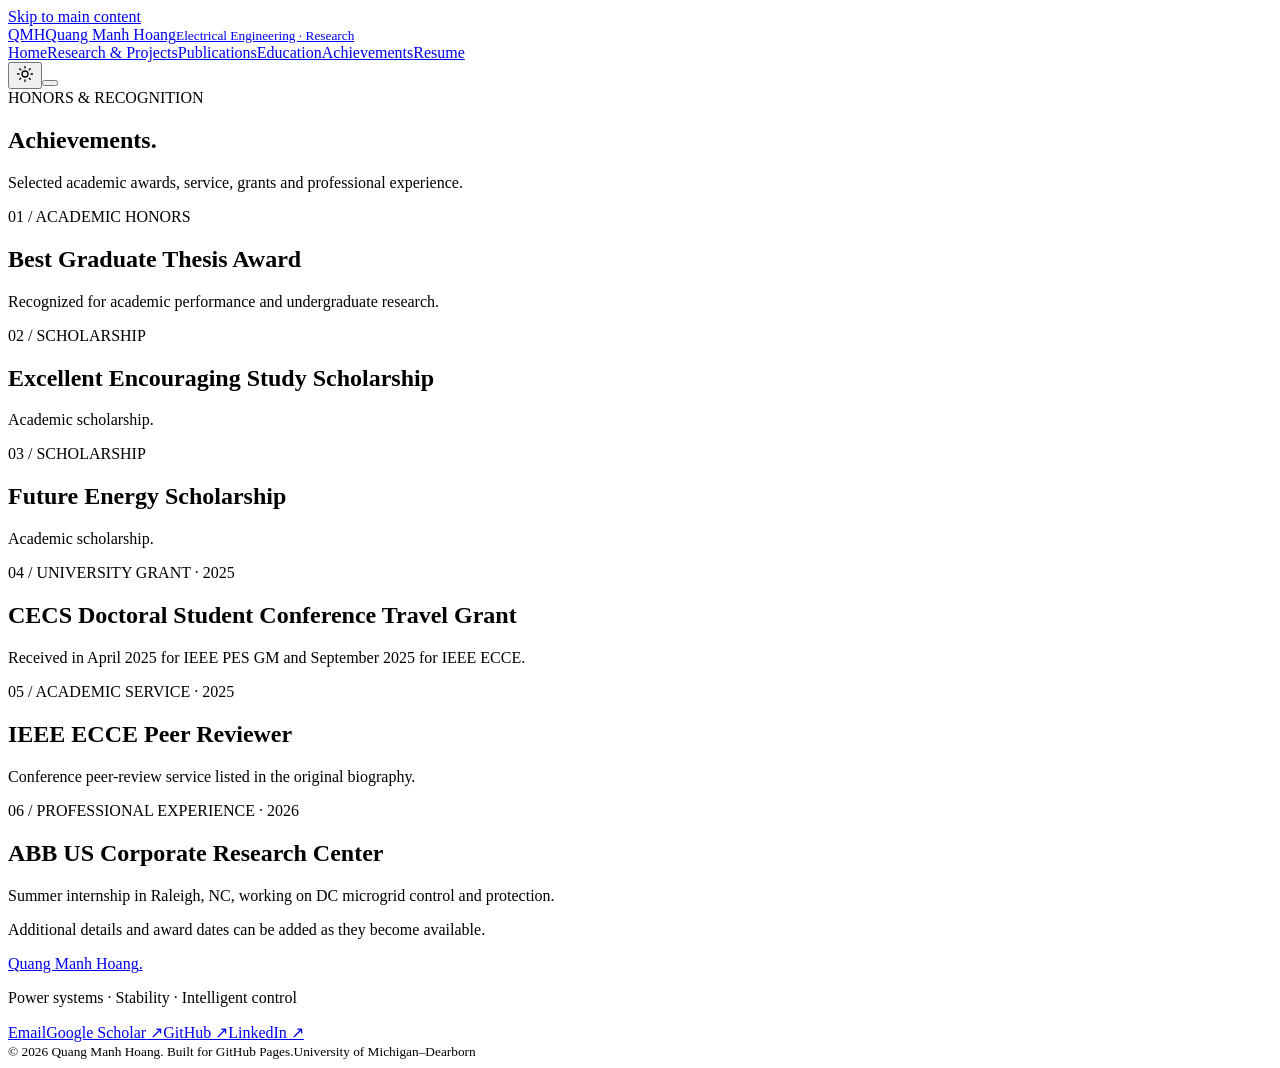
==== achievements.html @ 5bfbdf4f "Add achievements.html academic website page" ====
<!doctype html>
<html lang="en"><head>
<meta charset="utf-8"><meta name="viewport" content="width=device-width,initial-scale=1">
<meta name="theme-color" content="#faf9f6"><meta name="description" content="Selected academic awards, grants, and engineering experience of Quang Manh Hoang.">
<meta property="og:type" content="website"><meta property="og:title" content="Achievements | Quang Manh Hoang"><meta property="og:description" content="Selected academic awards, grants, and engineering experience of Quang Manh Hoang."><meta property="og:url" content="https://manhqhumich12.github.io/achievements.html">
<title>Achievements | Quang Manh Hoang</title>
<link rel="canonical" href="https://manhqhumich12.github.io/achievements.html">
<link rel="icon" type="image/svg+xml" href="assets/favicon.svg"><link rel="stylesheet" href="styles.css"><script src="script.js" defer></script>
</head><body>
<a class="skip-link" href="#main">Skip to main content</a>
<header class="site-header"><div class="container nav-shell">
<a class="brand" href="index.html" aria-label="Quang Manh Hoang, Home"><span class="brand-symbol">QM<span>H</span></span><span class="brand-name">Quang Manh Hoang<small>Electrical Engineering · Research</small></span></a>
<nav class="nav" id="nav" aria-label="Main navigation"><a href="index.html">Home</a><a href="research.html">Research & Projects</a><a href="publications.html">Publications</a><a href="education.html">Education</a><a href="achievements.html" aria-current="page">Achievements</a><a href="resume.html">Resume</a></nav>
<div class="nav-controls"><button id="theme-toggle" class="theme-toggle" type="button" aria-label="Switch color theme" title="Switch color theme"><svg viewBox="0 0 24 24" width="18" height="18" fill="none" stroke="currentColor" stroke-width="1.7" stroke-linecap="round" stroke-linejoin="round" aria-hidden="true"><circle cx="12" cy="12" r="4"/><path d="M12 2v2m0 16v2M4.93 4.93l1.41 1.41m11.32 11.32 1.41 1.41M2 12h2m16 0h2M4.93 19.07l1.41-1.41M17.66 6.34l1.41-1.41"/></svg></button><button id="nav-toggle" class="nav-toggle" type="button" aria-expanded="false" aria-controls="nav" aria-label="Open navigation"><span></span><span></span><span></span></button></div>
</div></header>
<main id="main"><section class="page-intro"><div class="container"><div class="eyebrow"><span></span>HONORS & RECOGNITION</div><h1>Achievements<span class="accent">.</span></h1><p>Selected academic awards, service, grants and professional experience.</p></div></section><section class="content-section"><div class="container"><div class="honors-grid">
<article class="honor-card"><span class="honor-number">01 / ACADEMIC HONORS</span><h2>Best Graduate Thesis Award</h2><p>Recognized for academic performance and undergraduate research.</p></article>
<article class="honor-card"><span class="honor-number">02 / SCHOLARSHIP</span><h2>Excellent Encouraging Study Scholarship</h2><p>Academic scholarship.</p></article>
<article class="honor-card"><span class="honor-number">03 / SCHOLARSHIP</span><h2>Future Energy Scholarship</h2><p>Academic scholarship.</p></article>
<article class="honor-card"><span class="honor-number">04 / UNIVERSITY GRANT · 2025</span><h2>CECS Doctoral Student Conference Travel Grant</h2><p>Received in April 2025 for IEEE PES GM and September 2025 for IEEE ECCE.</p></article>
<article class="honor-card"><span class="honor-number">05 / ACADEMIC SERVICE · 2025</span><h2>IEEE ECCE Peer Reviewer</h2><p>Conference peer-review service listed in the original biography.</p></article>
<article class="honor-card"><span class="honor-number">06 / PROFESSIONAL EXPERIENCE · 2026</span><h2>ABB US Corporate Research Center</h2><p>Summer internship in Raleigh, NC, working on DC microgrid control and protection.</p></article>
</div><p class="editorial-note">Additional details and award dates can be added as they become available.</p></div></section></main>
<footer class="footer"><div class="container footer-main"><div><a class="footer-brand" href="index.html">Quang Manh Hoang<span class="accent">.</span></a><p>Power systems · Stability · Intelligent control</p></div><div class="footer-links"><a href="mailto:manhhq@umich.edu">Email</a><a class="footer-link" href="https://scholar.google.com/citations?hl=en&amp;user=gUNAoe0AAAAJ" target="_blank" rel="noopener noreferrer">Google Scholar<span aria-hidden="true"> ↗</span></a><a class="footer-link" href="https://github.com/ManhqhUMich12" target="_blank" rel="noopener noreferrer">GitHub<span aria-hidden="true"> ↗</span></a><a class="footer-link" href="https://www.linkedin.com/in/manhhg12/" target="_blank" rel="noopener noreferrer">LinkedIn<span aria-hidden="true"> ↗</span></a></div></div><div class="container footer-bottom"><small>© <span id="year">2026</span> Quang Manh Hoang. Built for GitHub Pages.</small><small>University of Michigan–Dearborn</small></div></footer>
</body></html>
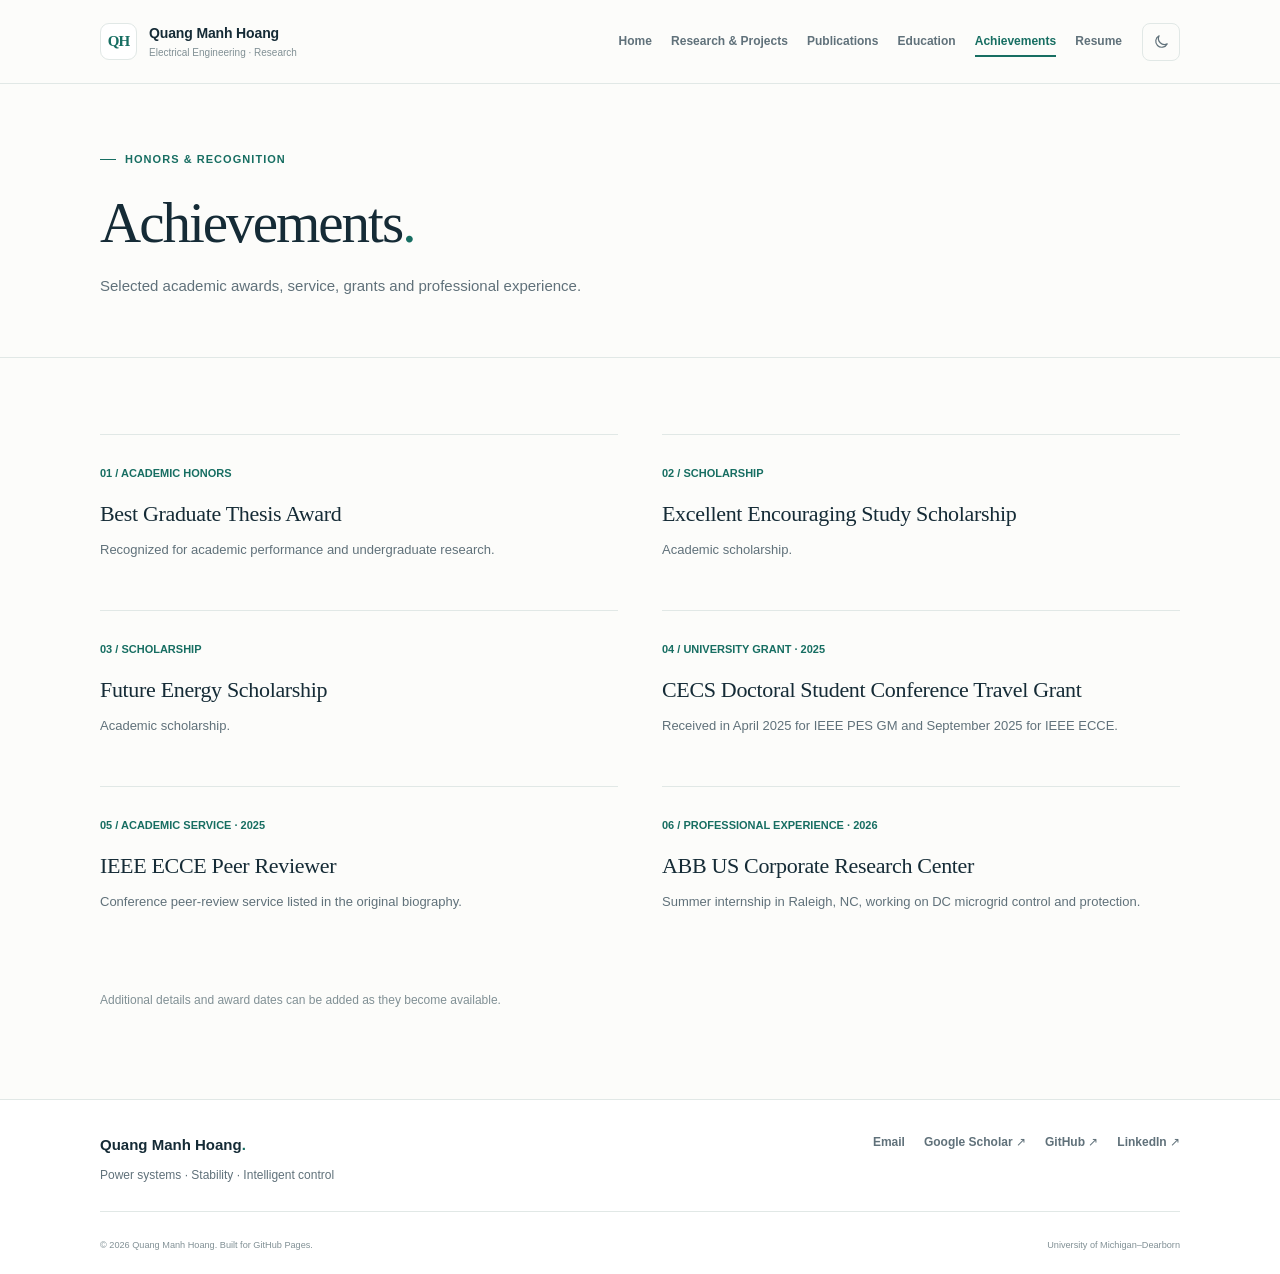
==== commit fbf1cb76: "Redesign academic website with clean Modern Academic light theme" ====
--- a/achievements.html
+++ b/achievements.html
@@ -1,7 +1,7 @@
 <!doctype html>
 <html lang="en"><head>
 <meta charset="utf-8"><meta name="viewport" content="width=device-width,initial-scale=1">
-<meta name="theme-color" content="#faf9f6"><meta name="description" content="Selected academic awards, grants, and engineering experience of Quang Manh Hoang.">
+<meta name="theme-color" content="#fcfcfa"><meta name="description" content="Selected academic awards, grants, and engineering experience of Quang Manh Hoang.">
 <meta property="og:type" content="website"><meta property="og:title" content="Achievements | Quang Manh Hoang"><meta property="og:description" content="Selected academic awards, grants, and engineering experience of Quang Manh Hoang."><meta property="og:url" content="https://manhqhumich12.github.io/achievements.html">
 <title>Achievements | Quang Manh Hoang</title>
 <link rel="canonical" href="https://manhqhumich12.github.io/achievements.html">
@@ -9,9 +9,9 @@
 </head><body>
 <a class="skip-link" href="#main">Skip to main content</a>
 <header class="site-header"><div class="container nav-shell">
-<a class="brand" href="index.html" aria-label="Quang Manh Hoang, Home"><span class="brand-symbol">QM<span>H</span></span><span class="brand-name">Quang Manh Hoang<small>Electrical Engineering · Research</small></span></a>
+<a class="brand" href="index.html" aria-label="Quang Manh Hoang, Home"><span class="brand-symbol" aria-hidden="true">QH</span><span class="brand-name">Quang Manh Hoang<small>Electrical Engineering · Research</small></span></a>
 <nav class="nav" id="nav" aria-label="Main navigation"><a href="index.html">Home</a><a href="research.html">Research & Projects</a><a href="publications.html">Publications</a><a href="education.html">Education</a><a href="achievements.html" aria-current="page">Achievements</a><a href="resume.html">Resume</a></nav>
-<div class="nav-controls"><button id="theme-toggle" class="theme-toggle" type="button" aria-label="Switch color theme" title="Switch color theme"><svg viewBox="0 0 24 24" width="18" height="18" fill="none" stroke="currentColor" stroke-width="1.7" stroke-linecap="round" stroke-linejoin="round" aria-hidden="true"><circle cx="12" cy="12" r="4"/><path d="M12 2v2m0 16v2M4.93 4.93l1.41 1.41m11.32 11.32 1.41 1.41M2 12h2m16 0h2M4.93 19.07l1.41-1.41M17.66 6.34l1.41-1.41"/></svg></button><button id="nav-toggle" class="nav-toggle" type="button" aria-expanded="false" aria-controls="nav" aria-label="Open navigation"><span></span><span></span><span></span></button></div>
+<div class="nav-controls"><button id="theme-toggle" class="theme-toggle" type="button" aria-label="Switch to dark mode" title="Switch to dark mode"><svg viewBox="0 0 24 24" width="18" height="18" fill="none" stroke="currentColor" stroke-width="1.7" stroke-linecap="round" stroke-linejoin="round" aria-hidden="true"><path d="M20 15.4A8.5 8.5 0 0 1 8.6 4a8.5 8.5 0 1 0 11.4 11.4Z"/></svg></button><button id="nav-toggle" class="nav-toggle" type="button" aria-expanded="false" aria-controls="nav" aria-label="Open navigation"><span></span><span></span><span></span></button></div>
 </div></header>
 <main id="main"><section class="page-intro"><div class="container"><div class="eyebrow"><span></span>HONORS & RECOGNITION</div><h1>Achievements<span class="accent">.</span></h1><p>Selected academic awards, service, grants and professional experience.</p></div></section><section class="content-section"><div class="container"><div class="honors-grid">
 <article class="honor-card"><span class="honor-number">01 / ACADEMIC HONORS</span><h2>Best Graduate Thesis Award</h2><p>Recognized for academic performance and undergraduate research.</p></article>
--- a/styles.css
+++ b/styles.css
@@ -0,0 +1,289 @@
+/* Quang Manh Hoang — Modern Academic v3
+   Editorial, content-first visual language. System fonts; no third-party build. */
+:root {
+  --bg: #fcfcfa;
+  --paper: #ffffff;
+  --soft: #f6f8f7;
+  --ink: #22313a;
+  --heading: #152b36;
+  --muted: #60717a;
+  --quiet: #819095;
+  --line: #e1e8e6;
+  --accent: #176e62;
+  --accent-light: #eef5f2;
+  --button: #193b44;
+  --button-text: #ffffff;
+  --serif: Georgia, 'Times New Roman', serif;
+  --sans: -apple-system, BlinkMacSystemFont, 'Segoe UI', Helvetica, Arial, sans-serif;
+  color-scheme: light;
+}
+:root[data-theme="dark"] {
+  --bg: #14212a;
+  --paper: #1b2b34;
+  --soft: #202f36;
+  --ink: #d8e3e5;
+  --heading: #f4f7f4;
+  --muted: #aabdc2;
+  --quiet: #8ea3a9;
+  --line: #34454d;
+  --accent: #8ad0bb;
+  --accent-light: #263f40;
+  --button: #bfe8dc;
+  --button-text: #1d343b;
+  color-scheme: dark;
+}
+* { box-sizing: border-box; }
+html { scroll-behavior: smooth; }
+body { margin: 0; background: var(--bg); color: var(--ink); font: 15px/1.78 var(--sans); -webkit-font-smoothing: antialiased; }
+button { font: inherit; cursor: pointer; }
+a { color: inherit; text-decoration: none; }
+a:hover { color: var(--accent); }
+a:focus-visible, button:focus-visible { outline: 2px solid var(--accent); outline-offset: 4px; }
+img, svg { max-width: 100%; }
+img { display: block; }
+h1, h2, h3, p { margin-top: 0; }
+h1, h2, h3 { color: var(--heading); }
+p { color: var(--muted); }
+.container { width: min(1080px, calc(100% - 72px)); margin-inline: auto; }
+.accent { color: var(--accent); }
+em { font-family: var(--serif); font-weight: 400; font-style: italic; color: inherit; }
+.skip-link { position: fixed; top: -100px; left: 12px; padding: 10px 16px; z-index: 999; background: var(--paper); color: var(--heading); border: 1px solid var(--accent); }
+.skip-link:focus { top: 10px; }
+
+/* Navigation — calm, readable, and deliberately unbranded in the corporate sense. */
+.site-header { position: sticky; top: 0; z-index: 40; background: var(--bg); border-bottom: 1px solid var(--line); }
+.nav-shell { min-height: 83px; display: flex; align-items: center; gap: 20px; }
+.brand { display: flex; gap: 12px; align-items: center; flex-shrink: 0; margin-right: auto; }
+.brand-symbol { height: 37px; width: 37px; flex: 0 0 37px; border: 1px solid var(--line); border-radius: 9px; display: grid; place-items: center; font-family: var(--serif); font-size: 15px; font-weight: 700; line-height: 1; color: var(--accent); background: var(--paper); letter-spacing: -.06em; }
+.brand-name { display: block; color: var(--heading); font-size: 14px; font-weight: 700; letter-spacing: -.01em; white-space: nowrap; line-height: 1.32; }
+.brand-name small { display: block; color: var(--quiet); margin-top: 4px; font-size: 10px; font-weight: 500; letter-spacing: 0; }
+.nav { display: flex; align-items: center; gap: clamp(11px, 1.5vw, 23px); }
+.nav a { position: relative; white-space: nowrap; font-size: 12px; font-weight: 560; color: var(--muted); padding: 12px 0; }
+.nav a[aria-current="page"], .nav a:hover { color: var(--accent); }
+.nav a[aria-current="page"]::after { position: absolute; content: ''; height: 2px; left: 0; right: 0; bottom: 7px; background: var(--accent); }
+.nav-controls { display: flex; align-items: center; gap: 8px; }
+.theme-toggle, .nav-toggle { border: 1px solid var(--line); border-radius: 8px; width: 38px; height: 38px; color: var(--muted); background: transparent; display: grid; place-items: center; }
+.theme-toggle:hover, .nav-toggle:hover { border-color: var(--accent); color: var(--accent); }
+.theme-toggle svg { width: 17px; height: 17px; }
+.nav-toggle { display: none; }
+.nav-toggle span { display: block; width: 17px; height: 1.5px; background: currentColor; margin: 2px 0; }
+
+/* Home — reduce the hierarchy to name, position, work, portrait. */
+.hero { padding: 76px 0 72px; }
+.hero-grid { display: grid; grid-template-columns: minmax(0, 1.3fr) minmax(0, .72fr); align-items: center; gap: clamp(50px, 8vw, 112px); }
+.hero-copy { max-width: 635px; }
+.hero-copy > .eyebrow { display: none; }
+.university-line { display: flex; align-items: center; gap: 10px; margin-bottom: 24px; color: var(--accent); font-size: 12px; font-weight: 620; letter-spacing: .015em; }
+.tiny-seal { display: grid; place-items: center; width: 27px; height: 27px; border-radius: 4px; color: #173d5f; background: #ffcb45; font: 700 17px/1 var(--serif); }
+.hero h1 { margin-bottom: 14px; font: 400 clamp(47px, 5.1vw, 69px)/1.13 var(--serif); letter-spacing: -.038em; }
+.hero h1 em { font-style: normal; color: var(--heading); }
+.hero h1 em span { color: var(--accent); }
+.role-title { margin-bottom: 24px; font-size: 13px; color: var(--accent); font-weight: 650; letter-spacing: 0; text-transform: none; }
+.hero-lead { font-size: clamp(17px, 1.9vw, 21px); line-height: 1.55; color: var(--heading); font-weight: 430; letter-spacing: -.015em; max-width: 585px; margin-bottom: 13px; }
+.hero-lead strong { font-weight: 700; }
+.hero-summary { font-size: 14px; line-height: 1.85; max-width: 570px; margin-bottom: 29px; }
+.hero-actions, .cv-actions { display: flex; flex-wrap: wrap; align-items: center; gap: 13px; }
+.btn { display: inline-flex; align-items: center; justify-content: center; gap: 15px; min-height: 43px; padding: 10px 17px; border-radius: 6px; border: 1px solid var(--line); font: 650 12px/1.2 var(--sans); transition: background-color .15s, border-color .15s, color .15s; }
+.btn span { font-size: 15px; font-weight: 500; }
+.btn-dark { background: var(--button); color: var(--button-text); border-color: var(--button); }
+.btn-dark:hover { background: var(--accent); color: var(--button-text); border-color: var(--accent); }
+.btn-outline { color: var(--accent); border-color: var(--line); background: transparent; }
+.btn-outline:hover { background: var(--accent-light); border-color: var(--accent); color: var(--accent); }
+.social-row { display: flex; align-items: center; flex-wrap: wrap; gap: 9px 19px; margin-top: 31px; }
+.text-link, .arrow-link { color: var(--accent); font-size: 12px; font-weight: 600; }
+.text-link:hover, .arrow-link:hover { text-decoration: underline; text-underline-offset: 3px; }
+.hero-side { width: 100%; max-width: 340px; justify-self: end; }
+.portrait-shell { height: auto; aspect-ratio: .93; position: relative; border-radius: 4px; overflow: hidden; background: #e6ece9; }
+.portrait-shell img { position: absolute; width: 100%; height: 100%; inset: 0; object-fit: cover; object-position: 50% 35%; filter: saturate(.81); }
+.portrait-graphic { position: absolute; inset: 0; display: flex; flex-direction: column; align-items: center; justify-content: center; gap: 9px; color: #315950; background: #d9e6e0; }
+.portrait-graphic span { font: 400 64px/1 var(--serif); }
+.portrait-graphic small { font: 600 10px/1.6 var(--sans); letter-spacing: .09em; }
+.profile-photo.is-unavailable { display: none; }
+.hero-side-card { display: none; }
+.portrait-caption { margin: 11px 0 0; text-align: right; color: var(--quiet); font-size: 11px; }
+.stripe { background: var(--paper); border-top: 1px solid var(--line); border-bottom: 1px solid var(--line); }
+.stripe-items { padding: 21px 0; display: flex; align-items: center; gap: 12px 24px; flex-wrap: wrap; }
+.stripe-items > span { color: var(--quiet); font-size: 10px; font-weight: 750; text-transform: uppercase; letter-spacing: .08em; margin-right: 10px; }
+.stripe-items strong { position: relative; font-size: 12px; font-weight: 540; color: var(--heading); }
+.stripe-items strong + strong::before { content: '·'; position: absolute; left: -14px; color: #adbab5; }
+
+/* Shared editorial sections. */
+.content-section { padding: 76px 0; }
+.split { display: grid; grid-template-columns: 275px minmax(0, 1fr); gap: clamp(35px, 7vw, 100px); }
+.section-index, .mini-label { color: var(--accent); font-size: 11px; letter-spacing: .065em; font-weight: 720; text-transform: uppercase; }
+.side-heading h2 { font: 400 37px/1.18 var(--serif); letter-spacing: -.025em; margin: 20px 0; }
+.side-heading h2 em { color: var(--heading); }
+.editorial { max-width: 710px; }
+.editorial p { font-size: 14px; line-height: 1.96; margin-bottom: 14px; }
+.editorial p.lead { color: var(--heading); font-size: 17px; line-height: 1.68; font-weight: 560; margin-bottom: 19px; }
+.bio-note { display: flex; flex-wrap: wrap; gap: 8px; align-items: center; border-top: 1px solid var(--line); margin-top: 24px; padding-top: 20px; }
+.bio-note span { display: block; flex: 0 0 100%; font-size: 10px; color: var(--quiet); font-weight: 650; letter-spacing: .07em; }
+.bio-note strong { font-size: 11px; font-weight: 540; border: 1px solid var(--line); border-radius: 4px; padding: 5px 11px; color: var(--muted); }
+.soft-section { background: var(--soft); }
+.section-top { display: grid; grid-template-columns: 275px minmax(0, 1fr); gap: clamp(35px, 7vw, 100px); margin-bottom: 25px; }
+.section-top h2, .contact-grid h2 { font: 400 39px/1.2 var(--serif); letter-spacing: -.025em; margin: 0 0 7px; }
+.section-top p { margin: 0; font-size: 13px; }
+.news-list { margin-left: calc(275px + clamp(35px, 7vw, 100px)); border-top: 1px solid var(--line); }
+.news-list article { display: grid; grid-template-columns: 92px minmax(0, 1fr); gap: 22px; border-bottom: 1px solid var(--line); padding: 19px 0; }
+.news-list time { font: 700 10px/1.7 var(--sans); color: var(--accent); letter-spacing: .04em; padding-top: 2px; }
+.news-list p { font-size: 13px; line-height: 1.75; margin: 0; }
+.news-list strong { color: var(--heading); font-weight: 630; }
+.contact-band { border-top: 1px solid var(--line); }
+.contact-grid { display: flex; justify-content: space-between; gap: 50px; align-items: center; }
+.contact-grid h2 { margin-top: 15px; }
+.contact-grid p { font-size: 13px; }
+.contact-actions { display: flex; flex-direction: column; align-items: flex-start; gap: 13px; min-width: 315px; }
+.contact-actions > span { color: var(--quiet); font-size: 11px; line-height: 1.6; }
+
+/* Interior pages: simple document-like hierarchy. */
+.page-intro { padding: 66px 0 58px; border-bottom: 1px solid var(--line); background: var(--bg); }
+.eyebrow { font-size: 11px; font-weight: 700; color: var(--accent); letter-spacing: .095em; text-transform: uppercase; display: flex; align-items: center; gap: 9px; margin-bottom: 19px; }
+.eyebrow > span { width: 16px; height: 1px; background: var(--accent); }
+.page-intro h1 { font: 400 clamp(39px, 4.65vw, 57px)/1.2 var(--serif); letter-spacing: -.035em; margin: 0 0 15px; }
+.page-intro h1 em { color: var(--heading); }
+.page-intro p { max-width: 690px; font-size: 15px; line-height: 1.8; margin: 0; }
+.research-focus { display: grid; grid-template-columns: 1.15fr .85fr; gap: 70px; align-items: end; padding-bottom: 25px; }
+.research-focus h2 { font: 400 29px/1.34 var(--serif); letter-spacing: -.02em; margin: 14px 0 0; }
+.research-focus p { font-size: 14px; margin: 0; line-height: 1.8; }
+.projects-list { display: block; border-top: 1px solid var(--line); }
+.project-card { border-bottom: 1px solid var(--line); padding: 29px 0; background: transparent; }
+.project-visual { display: none; }
+.project-body { display: grid; grid-template-columns: 196px minmax(0,1fr); column-gap: 33px; row-gap: 10px; padding: 0; }
+.overline-row { grid-column: 1; grid-row: 1 / span 3; display: flex; flex-direction: column; align-items: flex-start; gap: 7px; font-size: 11px; line-height: 1.5; color: var(--accent); font-weight: 600; }
+.overline-row span:last-child { color: var(--quiet); font-weight: 500; }
+.project-body h2 { grid-column: 2; grid-row: 1; font: 520 21px/1.45 var(--sans); letter-spacing: -.02em; margin: 0; max-width: 725px; }
+.project-body > p { grid-column: 2; grid-row: 2; font-size: 13px; line-height: 1.75; max-width: 750px; margin: 0; }
+.project-bottom { grid-column: 2; grid-row: 3; display: flex; justify-content: space-between; align-items: center; flex-wrap: wrap; gap: 10px 20px; margin-top: 7px; }
+.topic-pill { color: var(--quiet); font-size: 11px; font-weight: 600; }
+.arrow-link { font-size: 12px; }
+
+/* Publications. */
+.pub-toolbar { display: flex; align-items: center; justify-content: space-between; gap: 15px; padding-bottom: 18px; border-bottom: 1px solid var(--line); }
+.pub-toolbar > span { font-size: 10px; font-weight: 720; color: var(--quiet); letter-spacing: .09em; }
+.pub-toolbar .btn { min-height: 38px; }
+.publication-category { padding-top: 47px; }
+.category-head { display: flex; align-items: baseline; gap: 17px; margin-bottom: 18px; }
+.category-head > span { color: var(--accent); font-size: 11px; font-weight: 720; }
+.category-head h2 { font: 400 32px/1.3 var(--serif); margin: 0; letter-spacing: -.025em; }
+.category-head small { font-size: 11px; color: var(--quiet); }
+.pub-row { display: grid; grid-template-columns: 100px minmax(0,1fr); gap: 30px; padding: 22px 0; border-top: 1px solid var(--line); }
+.pub-index { font-size: 11px; font-weight: 700; color: var(--accent); padding-top: 3px; }
+.pub-index span { display: block; font-size: 11px; font-weight: 500; color: var(--quiet); margin-top: 4px; }
+.pub-details h3 { font: 620 17px/1.5 var(--sans); letter-spacing: -.01em; margin: 0 0 9px; }
+.pub-authors, .pub-venue { margin: 0 0 5px; font-size: 12px; line-height: 1.7; }
+.pub-venue { font-style: italic; color: var(--ink); margin-bottom: 10px; }
+
+/* Education, achievements and CV. */
+.timeline { max-width: 910px; margin: 0 auto; }
+.timeline-item { display: grid; grid-template-columns: 155px 18px minmax(0,1fr); gap: 20px; min-height: 185px; }
+.timeline-date { font-size: 11px; font-weight: 650; color: var(--accent); padding-top: 5px; }
+.timeline-dot { height: 100%; position: relative; }
+.timeline-dot::before { content: ''; width: 8px; height: 8px; border-radius: 50%; position: absolute; top: 9px; left: 5px; background: var(--accent); }
+.timeline-dot::after { content: ''; position: absolute; top: 26px; left: 8px; height: calc(100% - 28px); width: 1px; background: var(--line); }
+.timeline-item:last-child .timeline-dot::after { display: none; }
+.timeline-body { padding-bottom: 44px; }
+.timeline-body h2 { font: 400 25px/1.35 var(--serif); letter-spacing: -.02em; margin: 1px 0 7px; }
+.timeline-body h3 { font: 650 13px/1.5 var(--sans); color: var(--accent); margin: 0 0 12px; }
+.timeline-body p { font-size: 13px; max-width: 630px; }
+.honors-grid { display: grid; grid-template-columns: repeat(2, minmax(0,1fr)); gap: 0 44px; }
+.honor-card { padding: 24px 0 29px; border-top: 1px solid var(--line); background: transparent; min-height: 176px; }
+.honor-number { color: var(--accent); font-size: 11px; font-weight: 650; }
+.honor-card h2 { font: 400 22px/1.35 var(--serif); letter-spacing: -.015em; margin: 13px 0 11px; }
+.honor-card p { font-size: 13px; line-height: 1.73; margin: 0; }
+.editorial-note { margin-top: 28px; color: var(--quiet); font-size: 12px; }
+.cv-grid { display: grid; grid-template-columns: 1.15fr .85fr; gap: 30px; }
+.cv-card { padding: 33px; border: 1px solid var(--line); background: var(--paper); border-radius: 6px; }
+.cv-icon { color: var(--accent); font-size: 30px; margin-bottom: 30px; }
+.cv-card h2 { font: 400 35px/1.2 var(--serif); margin: 15px 0; }
+.cv-card p { font-size: 14px; max-width: 470px; }
+.cv-actions { margin-top: 25px; }
+.cv-details { border: 1px solid var(--line); border-radius: 6px; background: var(--soft); padding: 33px; }
+.cv-details h3 { font-size: 14px; font-weight: 650; margin: 0 0 9px; }
+.cv-details p, .cv-details ul { font-size: 12px; line-height: 1.8; }
+.cv-details ul { margin: 0 0 21px; padding-left: 19px; color: var(--muted); }
+.stack-links { display: flex; gap: 12px; flex-wrap: wrap; }
+
+/* Footer: a single quiet endnote. */
+.footer { border-top: 1px solid var(--line); background: var(--paper); padding: 32px 0 20px; }
+.footer-main { display: flex; justify-content: space-between; align-items: start; gap: 35px; }
+.footer-brand { font: 600 15px/1.4 var(--sans); color: var(--heading); }
+.footer-main p { font-size: 12px; margin: 6px 0 0; }
+.footer-links { display: flex; flex-wrap: wrap; align-items: center; gap: 10px 19px; }
+.footer-links a { color: var(--muted); font-size: 12px; font-weight: 560; }
+.footer-links a:hover { color: var(--accent); }
+.footer-bottom { display: flex; justify-content: space-between; gap: 12px; padding-top: 25px; margin-top: 25px; border-top: 1px solid var(--line); color: var(--quiet); font-size: 11px; }
+
+@media (max-width: 1110px) {
+  .nav { gap: 13px; }
+  .nav a { font-size: 11px; }
+  .brand-name { font-size: 13px; }
+  .brand-name small { font-size: 9px; }
+}
+@media (max-width: 940px) {
+  .nav-toggle { display: flex; flex-direction: column; align-items: center; justify-content: center; }
+  .nav { display: none; position: absolute; top: 100%; left: 0; right: 0; padding: 13px max(28px, calc((100% - 750px)/2)); flex-direction: column; align-items: stretch; gap: 0; background: var(--paper); border-bottom: 1px solid var(--line); box-shadow: 0 12px 25px rgba(20,38,42,.08); }
+  .nav.nav-open { display: flex; }
+  .nav a { font-size: 14px; padding: 12px 8px; border-bottom: 1px solid var(--line); }
+  .nav a:last-child { border: 0; }
+  .nav a[aria-current="page"]::after { display: none; }
+  .hero-grid { gap: 35px; grid-template-columns: minmax(0,1.15fr) minmax(0,.85fr); }
+  .hero h1 { font-size: clamp(46px, 6vw, 61px); }
+  .split, .section-top { grid-template-columns: 235px minmax(0,1fr); gap: 42px; }
+  .news-list { margin-left: 277px; }
+  .stripe-items { gap: 10px 20px; }
+}
+@media (max-width: 700px) {
+  .container { width: min(100% - 42px, 550px); }
+  .nav-shell { min-height: 73px; }
+  .hero { padding: 43px 0 48px; }
+  .hero-grid { grid-template-columns: 1fr; gap: 35px; }
+  .hero-side { justify-self: start; max-width: 285px; }
+  .portrait-shell { aspect-ratio: 1/1; }
+  .portrait-caption { text-align: left; }
+  .hero h1 { font-size: clamp(45px, 9vw, 61px); }
+  .university-line { margin-bottom: 18px; }
+  .hero-lead { font-size: 18px; }
+  .role-title { margin-bottom: 20px; }
+  .social-row { margin-top: 26px; }
+  .stripe-items { gap: 10px 19px; }
+  .stripe-items > span { width: 100%; }
+  .stripe-items strong { font-size: 11px; }
+  .stripe-items strong + strong::before { display: none; }
+  .content-section { padding: 58px 0; }
+  .split, .section-top, .research-focus { display: block; }
+  .side-heading h2 { margin: 14px 0 22px; }
+  .section-top h2 { margin: 14px 0 8px; }
+  .news-list { margin-left: 0; }
+  .news-list article { grid-template-columns: 80px minmax(0,1fr); gap: 13px; }
+  .contact-grid { flex-direction: column; align-items: start; gap: 20px; }
+  .contact-actions { min-width: 0; }
+  .page-intro { padding: 49px 0 43px; }
+  .page-intro h1 { font-size: clamp(39px, 8vw, 51px); }
+  .research-focus p { margin-top: 15px; }
+  .project-body { grid-template-columns: 1fr; gap: 10px; }
+  .overline-row { grid-column: 1; grid-row: 1; flex-direction: row; justify-content: space-between; }
+  .project-body h2 { grid-column: 1; grid-row: 2; font-size: 19px; }
+  .project-body > p { grid-column: 1; grid-row: 3; }
+  .project-bottom { grid-column: 1; grid-row: 4; }
+  .pub-row { grid-template-columns: 47px minmax(0,1fr); gap: 14px; }
+  .category-head h2 { font-size: 28px; }
+  .timeline-item { grid-template-columns: 103px 17px minmax(0,1fr); gap: 10px; }
+  .timeline-date { font-size: 10px; }
+  .timeline-body h2 { font-size: 22px; }
+  .honors-grid, .cv-grid { grid-template-columns: 1fr; }
+  .cv-card, .cv-details { padding: 27px; }
+  .footer-main, .footer-bottom { flex-direction: column; gap: 18px; }
+}
+@media (max-width: 400px) {
+  .container { width: calc(100% - 34px); }
+  .brand-name { font-size: 12px; }
+  .brand-name small { font-size: 9px; }
+  .brand-symbol { display: none; }
+  .hero h1 { font-size: 46px; }
+  .pub-toolbar { flex-direction: column; align-items: start; }
+  .publication-category { padding-top: 36px; }
+}
+@media (prefers-reduced-motion: reduce) {
+  html { scroll-behavior: auto; }
+  .btn { transition: none; }
+}
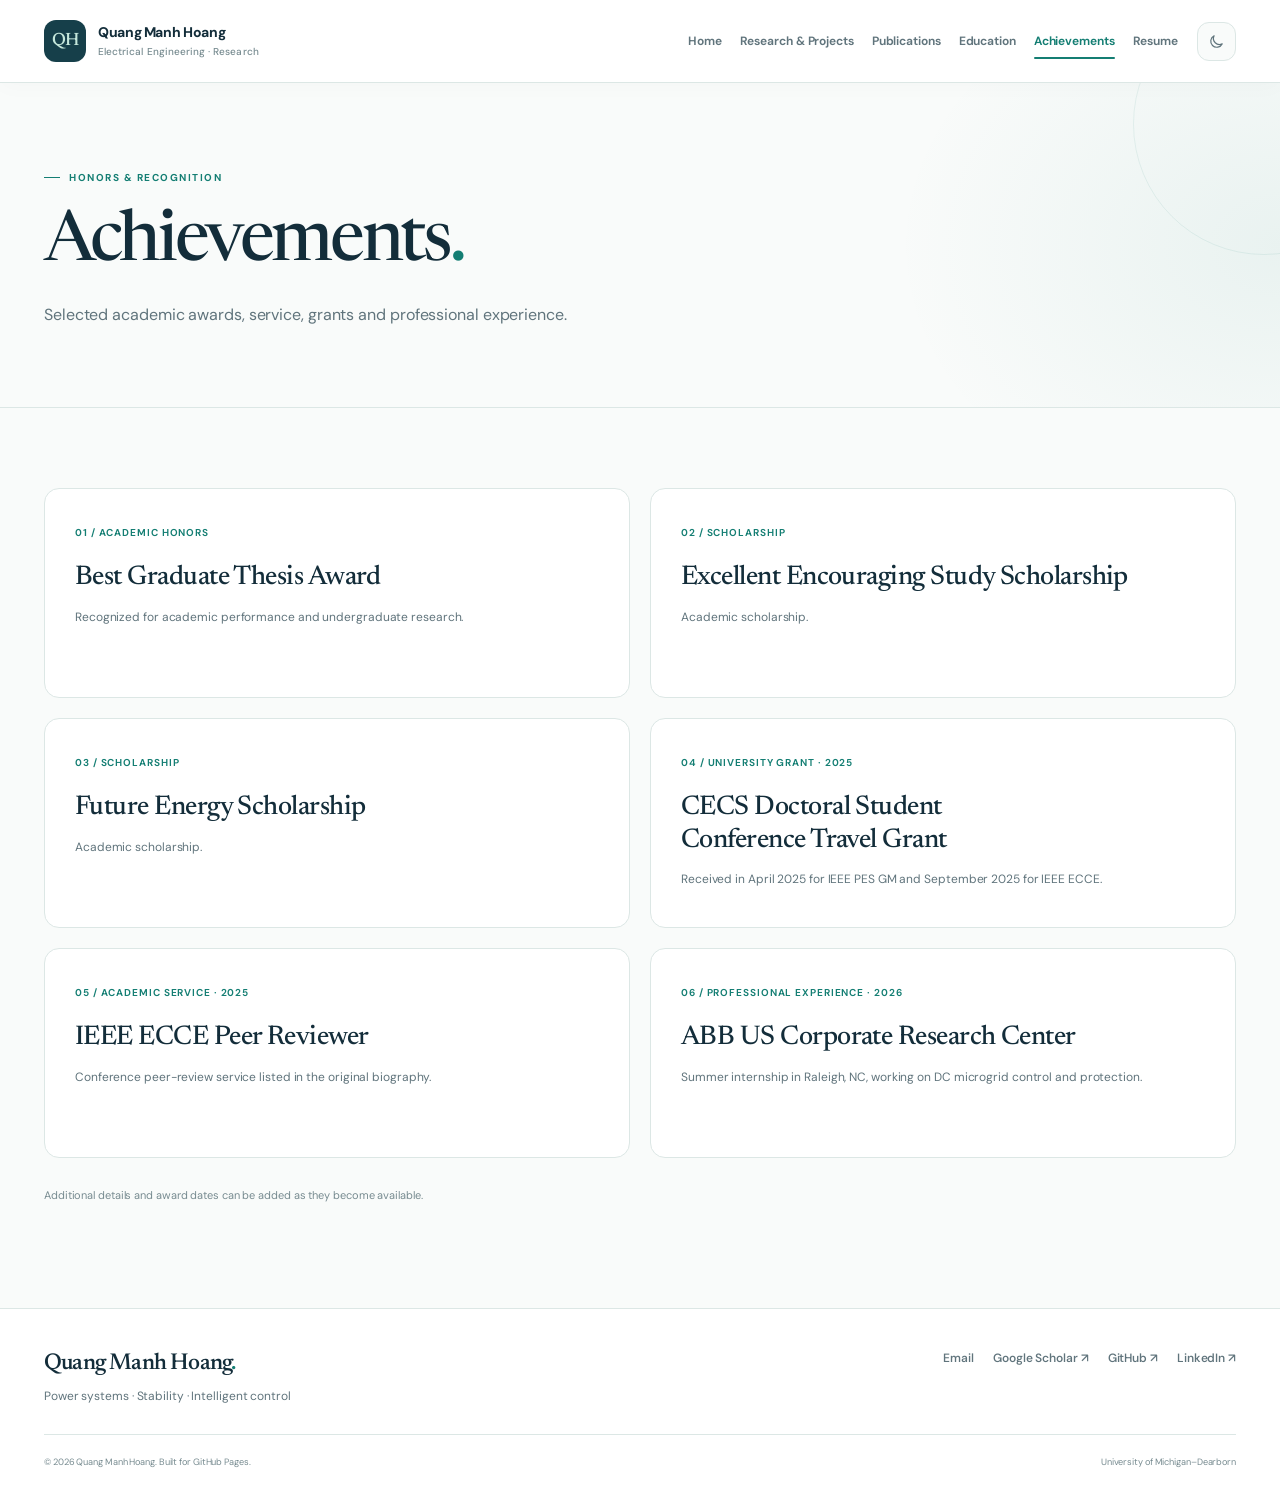
==== commit 291fb004: "design: apply premium portfolio layout to achievements.html" ====
--- a/achievements.html
+++ b/achievements.html
@@ -1,11 +1,19 @@
 <!doctype html>
 <html lang="en"><head>
+<!-- Google tag (gtag.js) -->
+<script async src="https://www.googletagmanager.com/gtag/js?id=G-8VZG70Q0Q4"></script>
+<script>
+  window.dataLayer = window.dataLayer || [];
+  function gtag(){dataLayer.push(arguments);}
+  gtag('js', new Date());
+  gtag('config', 'G-8VZG70Q0Q4');
+</script>
 <meta charset="utf-8"><meta name="viewport" content="width=device-width,initial-scale=1">
 <meta name="theme-color" content="#fcfcfa"><meta name="description" content="Selected academic awards, grants, and engineering experience of Quang Manh Hoang.">
 <meta property="og:type" content="website"><meta property="og:title" content="Achievements | Quang Manh Hoang"><meta property="og:description" content="Selected academic awards, grants, and engineering experience of Quang Manh Hoang."><meta property="og:url" content="https://manhqhumich12.github.io/achievements.html">
 <title>Achievements | Quang Manh Hoang</title>
 <link rel="canonical" href="https://manhqhumich12.github.io/achievements.html">
-<link rel="icon" type="image/svg+xml" href="assets/favicon.svg"><link rel="stylesheet" href="styles.css"><script src="script.js" defer></script>
+<link rel="icon" type="image/svg+xml" href="assets/favicon.svg"><link rel="stylesheet" href="styles.css"><link rel="stylesheet" href="premium.css"><script src="script.js" defer></script>
 </head><body>
 <a class="skip-link" href="#main">Skip to main content</a>
 <header class="site-header"><div class="container nav-shell">
--- a/premium.css
+++ b/premium.css
@@ -0,0 +1,328 @@
+/* Premium Research Portfolio · design system v4
+   Quang Manh Hoang — academic, accessible, responsive.
+   Loaded after styles.css to preserve progressive enhancement. */
+@import url('https://fonts.googleapis.com/css2?family=DM+Sans:wght@400;450;500;550;600;650;700;750&family=Newsreader:opsz,wght@6..72,400;6..72,450;6..72,500;6..72,550;6..72,600&display=swap');
+
+:root {
+  --bg: #f9fbfa;
+  --paper: #ffffff;
+  --soft: #f0f5f4;
+  --ink: #324450;
+  --heading: #132d3a;
+  --muted: #60747c;
+  --quiet: #778b90;
+  --line: #dce7e5;
+  --accent: #147e73;
+  --accent-light: #e6f3ef;
+  --button: #153b46;
+  --button-text: #ffffff;
+  --serif: 'Newsreader', Georgia, serif;
+  --sans: 'DM Sans', -apple-system, BlinkMacSystemFont, 'Segoe UI', sans-serif;
+  color-scheme: light;
+}
+:root[data-theme="dark"] {
+  --bg: #0e2028;
+  --paper: #142b34;
+  --soft: #19313a;
+  --ink: #d4e3e3;
+  --heading: #f3f7f3;
+  --muted: #adc2c5;
+  --quiet: #90a9ae;
+  --line: #29444c;
+  --accent: #80d5bd;
+  --accent-light: #244541;
+  --button: #bce8dc;
+  --button-text: #102a30;
+  color-scheme: dark;
+}
+html { scroll-padding-top: 100px; }
+body { font-family: var(--sans); font-size: 15px; line-height: 1.75; letter-spacing: -.006em; background: var(--bg); }
+p { color: var(--muted); }
+h1,h2,h3 { text-wrap: balance; }
+::selection { background: #b5dfd2; color: #102d35; }
+.container { width: min(1192px, calc(100% - 88px)); }
+a,button { -webkit-tap-highlight-color: transparent; }
+a:focus-visible,button:focus-visible { outline: 3px solid var(--accent); outline-offset: 4px; }
+a.text-link, a.arrow-link { text-underline-offset: 4px; }
+a.text-link:hover, a.arrow-link:hover { text-decoration: underline; }
+.accent { color: var(--accent); }
+
+/* Navigation: one calm horizontal line with a clear active state. */
+.site-header { background: var(--paper); border-color: var(--line); box-shadow: 0 3px 22px rgba(18,52,61,.025); }
+.nav-shell { min-height: 82px; gap: 19px; }
+.brand { gap: 12px; }
+.brand-symbol { width: 42px; height: 42px; flex-basis: 42px; border: 0; border-radius: 12px; background: #163f4a; color: #c5e7db; font: 550 18px/1 var(--serif); letter-spacing: -.045em; }
+.brand-name { font-size: 14px; font-weight: 750; letter-spacing: -.026em; line-height: 1.35; }
+.brand-name small { font-size: 10px; margin-top: 3px; font-weight: 500; color: var(--quiet); letter-spacing: .005em; }
+.nav { gap: clamp(11px, 1.4vw, 25px); }
+.nav a { padding: 12px 0; font-size: 12px; font-weight: 650; transition: color .18s; }
+.nav a[aria-current="page"]::after { bottom: 5px; height: 2px; border-radius: 5px; }
+.theme-toggle,.nav-toggle { border-color: var(--line); border-radius: 12px; width: 39px; height: 39px; background: var(--bg); }
+.theme-toggle:hover,.nav-toggle:hover { background: var(--accent-light); }
+:root[data-theme="dark"] .brand-symbol { color: #bcebdc; background: #214b54; }
+
+/* Home hero — restrained editorial typography with a portrait vignette. */
+.hero { position: relative; padding: 100px 0 94px; overflow: hidden; background: radial-gradient(ellipse 45% 65% at 94% 5%, rgba(36,139,125,.085), transparent 75%), var(--bg); }
+.hero::before { content: ""; position: absolute; width: 360px; height: 360px; border: 1px solid rgba(18,120,110,.085); border-radius: 50%; right: -220px; top: 90px; pointer-events: none; }
+.hero-grid { grid-template-columns: minmax(0,1.28fr) minmax(310px,.78fr); gap: clamp(55px,7.5vw,110px); align-items: center; }
+.hero-copy { max-width: 730px; }
+.hero-copy > .eyebrow { display: flex; gap: 10px; color: var(--accent); font-size: 10px; font-weight: 750; letter-spacing: .15em; margin-bottom: 26px; }
+.hero-copy > .eyebrow span { width: 26px; }
+.university-line { gap: 11px; margin-bottom: 26px; color: var(--heading); font-size: 12px; font-weight: 700; }
+.tiny-seal { width: 32px; height: 32px; font: 700 20px/1 Georgia,serif; border-radius: 7px; background: #ffcb45; color: #123b5c; box-shadow: 0 5px 12px rgba(155,123,32,.10); }
+.hero h1 { max-width: 760px; margin: 0 0 10px; font: 450 clamp(48px, 5.4vw, 76px)/1.03 var(--serif); letter-spacing: -.05em; }
+.hero h1 em { font-family: var(--serif); font-weight: 450; font-style: normal; }
+.role-title { margin: 0 0 27px; font-size: 12px; color: var(--accent); text-transform: uppercase; letter-spacing: .105em; font-weight: 750; }
+.hero-lead { max-width: 665px; margin: 0 0 15px; color: var(--heading); font-size: clamp(20px,2vw,25px); line-height: 1.45; letter-spacing: -.025em; font-weight: 500; }
+.hero-lead strong { font-weight: 750; }
+.hero-summary { margin: 0 0 31px; max-width: 580px; font-size: 14px; line-height: 1.9; }
+.hero-actions { gap: 12px; }
+.btn { min-height: 47px; padding: 13px 20px; border-radius: 10px; font-size: 12px; font-weight: 750; gap: 18px; transition: transform .18s ease, background-color .18s ease, border-color .18s ease, box-shadow .18s ease; }
+.btn:hover { transform: translateY(-2px); }
+.btn-dark { box-shadow: 0 8px 18px rgba(22,59,69,.10); }
+.btn-dark:hover { background: var(--accent); border-color: var(--accent); }
+.btn-outline { background: var(--paper); border-color: var(--line); color: var(--heading); }
+.btn-outline:hover { background: var(--accent-light); }
+.social-row { margin-top: 26px; padding-top: 22px; border-top: 1px solid var(--line); gap: 13px 23px; }
+.text-link,.arrow-link { font-size: 12px; color: var(--accent); font-weight: 750; }
+.hero-side { max-width: 370px; position: relative; justify-self: end; padding: 0 0 0 14px; }
+.portrait-shell { aspect-ratio: .86; border: 7px solid var(--paper); border-radius: 20px; box-shadow: 0 24px 55px rgba(19,54,63,.14); background: var(--soft); }
+.portrait-shell::after { content:""; position:absolute; inset:auto 0 0; height: 30%; background: linear-gradient(transparent,rgba(8,32,42,.12)); pointer-events:none; }
+.portrait-shell img { object-fit:cover; object-position:50% 40%; filter:saturate(.91); }
+.hero-side::before { content:""; position:absolute; right:-16px; top:-18px; width:110px; height:110px; border-radius:20px; border:1px solid var(--line); background:var(--accent-light); z-index:-1; }
+.hero-side-card { display: block; position: relative; margin: -28px -18px 0 auto; padding: 16px 20px; width: min(290px,94%); background: var(--paper); border: 1px solid var(--line); border-radius: 13px; box-shadow: 0 14px 30px rgba(23,53,63,.09); z-index:2; }
+.hero-side-card .mini-label { font-size: 9px; letter-spacing: .12em; }
+.hero-side-card p { margin: 4px 0 5px; font-size: 13px; color: var(--heading); font-weight: 750; }
+.side-card-bottom { font-size: 10px; color: var(--muted); display:flex; align-items:center; gap:8px; line-height:1.5; }
+.circle-live { height:7px; width:7px; border-radius:50%; background:#20a887; flex-shrink:0; }
+.portrait-caption { margin-top: 16px; padding-right: 6px; font-size: 10px; }
+
+/* Research keyword ribbon. */
+.stripe { background: var(--paper); border-color: var(--line); }
+.stripe-items { min-height: 74px; padding: 17px 0; justify-content: center; gap: 12px 28px; }
+.stripe-items > span { color: var(--accent); margin-right: 10px; font-size: 10px; letter-spacing: .13em; }
+.stripe-items strong { color: var(--heading); font-size: 12px; font-weight: 650; }
+.stripe-items strong + strong::before { left: -17px; color: #9ab7ae; }
+
+/* Home featured research: stronger evidence of technical work. */
+.featured-section { padding: 104px 0 105px; }
+.featured-heading { display: flex; align-items:end; justify-content:space-between; gap: 35px; margin-bottom: 34px; }
+.featured-heading .section-index { display:block; margin-bottom: 12px; }
+.featured-heading h2 { font: 450 clamp(35px,3.3vw,47px)/1.15 var(--serif); letter-spacing:-.04em; margin:0 0 9px; }
+.featured-heading p { margin:0; font-size:14px; max-width:540px; }
+.featured-grid { display:grid; grid-template-columns:repeat(3,minmax(0,1fr)); gap:19px; }
+.feature-card { display:flex; flex-direction:column; background:var(--paper); border:1px solid var(--line); border-radius:17px; overflow:hidden; transition:transform .2s ease,box-shadow .2s ease,border-color .2s ease; }
+.feature-card:hover { transform:translateY(-5px); box-shadow:0 18px 42px rgba(24,61,67,.09); border-color:#acd1c7; }
+.feature-card:focus-within { outline:2px solid var(--accent); outline-offset:3px; }
+.feature-visual { height:168px; padding:19px 22px; background:linear-gradient(135deg,#e5f1ee,#d1e5e2); position:relative; overflow:hidden; color:#247d7b; display:flex; align-items:center; }
+.feature-visual::before { content:""; position:absolute; inset:0; background-image:linear-gradient(rgba(30,107,110,.075) 1px,transparent 1px),linear-gradient(90deg,rgba(30,107,110,.075) 1px,transparent 1px); background-size:25px 25px; mask-image:linear-gradient(90deg,transparent,black 20%,black 80%,transparent); }
+.feature-visual svg { width:100%; height:112px; z-index:1; filter:drop-shadow(0 6px 8px rgba(36,107,103,.13)); }
+.feature-visual .feature-index { position:absolute; z-index:2; top:16px; left:19px; font-size:10px; color:#3d7977; font-weight:750; letter-spacing:.12em; }
+.feature-visual--two { background:linear-gradient(135deg,#e7edf4,#d1e1ed); color:#416b91; }
+.feature-visual--three { background:linear-gradient(135deg,#ece9f5,#d9e7e4); color:#56777d; }
+.feature-card-body { padding:25px 25px 23px; display:flex; flex-direction:column; gap:10px; flex:1; }
+.feature-kicker { font-size:10px; color:var(--accent); font-weight:750; letter-spacing:.1em; text-transform:uppercase; }
+.feature-card h3 { font:550 24px/1.25 var(--serif); letter-spacing:-.025em; margin:0; }
+.feature-card p { font-size:12px; line-height:1.75; margin:0 0 12px; }
+.feature-card a { margin-top:auto; align-self:flex-start; }
+:root[data-theme="dark"] .feature-visual { filter:brightness(.85) saturate(.8); }
+
+/* About, news, and contact: readable editorial columns. */
+.content-section { padding:92px 0; }
+.split,.section-top { grid-template-columns:275px minmax(0,1fr); gap:clamp(42px,7vw,112px); }
+.section-index,.mini-label { font-size:10px; letter-spacing:.13em; font-weight:800; }
+.side-heading h2 { font:450 45px/1.08 var(--serif); letter-spacing:-.04em; margin:16px 0; }
+.editorial p { font-size:14px; line-height:1.93; margin-bottom:17px; }
+.editorial p.lead { font-size:20px; line-height:1.55; font-weight:600; letter-spacing:-.025em; }
+.bio-note { gap:8px; margin-top:27px; padding-top:23px; }
+.bio-note span { letter-spacing:.1em; font-size:10px; }
+.bio-note strong { font-size:11px; padding:7px 12px; border-radius:999px; color:var(--heading); background:var(--paper); }
+.soft-section { background:var(--soft); }
+.section-top { margin-bottom:28px; }
+.section-top h2,.contact-grid h2 { font:450 45px/1.12 var(--serif); letter-spacing:-.04em; }
+.news-list { margin-left:calc(275px + clamp(42px,7vw,112px)); }
+.news-list article { grid-template-columns:105px minmax(0,1fr); gap:19px; padding:19px 0; }
+.news-list time { font-size:10px; letter-spacing:.09em; color:var(--accent); }
+.news-list p { font-size:13px; }
+.contact-band { background:var(--paper); }
+.contact-grid { gap:45px; }
+.contact-grid h2 { margin:13px 0 15px; }
+.contact-grid p { font-size:14px; max-width:520px; }
+.contact-actions > span { font-size:11px; }
+.footer { padding:39px 0 24px; }
+.footer-brand { color:var(--heading); font-family:var(--serif); font-size:23px; font-weight:550; letter-spacing:-.035em; }
+.footer-links a { font-size:12px; }
+.footer-bottom { margin-top:27px; padding-top:19px; }
+
+/* All inner pages share an editorial masthead. */
+.page-intro { position:relative; padding:86px 0 78px; overflow:hidden; background:radial-gradient(ellipse 40% 120% at 100% 50%,rgba(35,133,118,.075),transparent 75%),var(--bg); }
+.page-intro::after { content:""; position:absolute; width:260px; height:260px; border:1px solid rgba(36,136,121,.09); border-radius:50%; right:-115px; top:-90px; pointer-events:none; }
+.eyebrow { margin-bottom:21px; letter-spacing:.15em; font-size:10px; }
+.page-intro h1 { font:450 clamp(46px,5.6vw,70px)/1.05 var(--serif); letter-spacing:-.048em; margin:0 0 20px; }
+.page-intro h1 em { font-weight:450; font-style:normal; color:var(--accent); }
+.page-intro p { font-size:16px; line-height:1.75; max-width:685px; }
+.page-intro + .content-section { padding-top:80px; }
+
+/* Research page: two-column portfolio cards with restrained technical plots. */
+.research-focus { gap:48px; padding:0 0 33px; grid-template-columns:1.3fr .7fr; align-items:end; }
+.research-focus h2 { font:450 clamp(26px,2.8vw,38px)/1.2 var(--serif); letter-spacing:-.034em; margin-top:13px; }
+.research-focus p { font-size:13px; }
+.projects-list { display:grid; grid-template-columns:repeat(2,minmax(0,1fr)); gap:22px; border-top:0; }
+.project-card { padding:0; overflow:hidden; border:1px solid var(--line); border-radius:16px; background:var(--paper); transition:transform .2s ease,box-shadow .2s ease,border-color .2s ease; }
+.project-card:hover { transform:translateY(-4px); box-shadow:0 16px 35px rgba(20,55,61,.075); border-color:#b3d0c8; }
+.project-visual { display:flex; flex-direction:column; position:relative; justify-content:space-between; height:168px; padding:15px 22px 0; background:linear-gradient(125deg,#e1efec,#eff6f2); overflow:hidden; color:#2d837d; }
+.project-visual::before { content:""; position:absolute; inset:0; background-image:linear-gradient(rgba(22,104,99,.07) 1px,transparent 1px),linear-gradient(90deg,rgba(22,104,99,.07) 1px,transparent 1px); background-size:25px 25px; }
+.project-visual span { position:relative; z-index:1; font-size:10px; font-weight:750; letter-spacing:.12em; }
+.project-visual svg { position:relative; z-index:1; width:100%; height:115px; }
+.project-visual.graphic-1 { background:linear-gradient(130deg,#dfebf1,#eaf4f4); color:#497b94; }
+.project-visual.graphic-3 { background:linear-gradient(130deg,#e5e9f2,#e1f0e9); color:#5c7f90; }
+.project-body { display:flex; flex-direction:column; padding:26px 29px 29px; gap:12px; height:calc(100% - 168px); }
+.overline-row { display:flex; flex-direction:row; justify-content:space-between; gap:16px; font-size:10px; line-height:1.6; font-weight:750; color:var(--accent); }
+.overline-row span:last-child { font-size:10px; white-space:nowrap; }
+.project-body h2 { font:600 22px/1.31 var(--serif); letter-spacing:-.025em; margin:0; }
+.project-body > p { font-size:12px; line-height:1.8; margin:0; }
+.project-bottom { display:flex; margin-top:auto; padding-top:12px; gap:12px; align-items:center; }
+.topic-pill { font-size:10px; padding:6px 10px; border-radius:999px; background:var(--soft); color:var(--heading); font-weight:650; }
+.project-bottom .arrow-link { margin-left:auto; white-space:nowrap; }
+
+/* Publications: bibliography-first, calm alignment and clear dates. */
+.pub-toolbar { padding-bottom:24px; }
+.pub-toolbar > span { color:var(--accent); letter-spacing:.12em; }
+.publication-category { padding-top:51px; }
+.category-head { gap:15px; margin-bottom:21px; }
+.category-head > span { width:34px; height:34px; display:grid; place-items:center; border-radius:10px; background:var(--accent-light); font-size:10px; }
+.category-head h2 { font:450 37px/1.2 var(--serif); letter-spacing:-.04em; }
+.category-head small { margin-left:auto; font-size:11px; }
+.pub-row { grid-template-columns:100px minmax(0,1fr); padding:24px 0; gap:26px; }
+.pub-index { color:var(--accent); font-size:11px; font-weight:800; }
+.pub-index span { font-size:11px; }
+.pub-details h3 { font:650 17px/1.5 var(--sans); letter-spacing:-.018em; margin:0 0 9px; max-width:900px; }
+.pub-authors,.pub-venue { font-size:12px; line-height:1.75; }
+.pub-venue { margin-bottom:11px; color:var(--heading); font-style:normal; font-weight:550; }
+
+/* Degrees and honors. */
+.timeline { max-width:950px; }
+.timeline-item { grid-template-columns:160px 22px minmax(0,1fr); gap:24px; min-height:170px; }
+.timeline-date { font-size:10px; letter-spacing:.075em; }
+.timeline-dot::before { width:11px; height:11px; left:5px; top:7px; box-shadow:0 0 0 6px var(--accent-light); }
+.timeline-dot::after { left:10px; top:31px; height:calc(100% - 33px); }
+.timeline-body { padding-bottom:55px; }
+.timeline-body h2 { font:500 30px/1.2 var(--serif); letter-spacing:-.03em; margin:10px 0 6px; }
+.timeline-body h3 { font-size:13px; color:var(--heading); }
+.timeline-body p { font-size:13px; }
+.honors-grid { gap:20px; }
+.honor-card { background:var(--paper); padding:29px 30px; border:1px solid var(--line); border-radius:15px; min-height:210px; }
+.honor-number { font-size:10px; letter-spacing:.09em; }
+.honor-card h2 { font:500 27px/1.2 var(--serif); letter-spacing:-.02em; margin:18px 0 12px; }
+.honor-card p { font-size:12px; }
+.editorial-note { font-size:11px; }
+
+/* Resume landing. */
+.cv-grid { grid-template-columns:1.15fr .85fr; gap:24px; }
+.cv-card,.cv-details { border:1px solid var(--line); border-radius:17px; padding:43px; }
+.cv-card { background:var(--paper); }
+.cv-details { background:var(--soft); }
+.cv-icon { width:48px; height:48px; background:var(--accent-light); border-radius:14px; display:grid; place-items:center; font-size:23px; color:var(--accent); margin-bottom:32px; }
+.cv-card h2 { font:450 45px/1.13 var(--serif); letter-spacing:-.045em; margin:13px 0 18px; }
+.cv-card p { font-size:14px; line-height:1.9; }
+.cv-details h3 { font-size:12px; letter-spacing:.035em; color:var(--heading); }
+.cv-details p,.cv-details ul { font-size:12px; }
+.stack-links { gap:15px; }
+
+/* Dark mode has its own contrast system, not an inverted light canvas. */
+:root[data-theme="dark"] .hero { background:radial-gradient(ellipse 55% 60% at 94% 12%,rgba(61,147,126,.105),transparent 75%),var(--bg); }
+:root[data-theme="dark"] .page-intro { background:radial-gradient(ellipse 45% 100% at 98% 40%,rgba(61,147,126,.11),transparent 75%),var(--bg); }
+:root[data-theme="dark"] .project-visual,
+:root[data-theme="dark"] .feature-visual { filter:brightness(.82) saturate(.85); }
+:root[data-theme="dark"] .btn-dark { box-shadow:none; }
+:root[data-theme="dark"] .btn-dark:hover { color:#0c292e; }
+:root[data-theme="dark"] .portrait-shell { box-shadow:0 22px 52px rgba(0,0,0,.27); }
+:root[data-theme="dark"] .hero-side-card { box-shadow:0 13px 25px rgba(0,0,0,.18); }
+
+/* Tablet and mobile — no overflow, single-column content. */
+@media (max-width: 1160px) {
+  .container { width:min(100% - 64px,1090px); }
+  .nav { gap:13px; }
+  .nav a { font-size:11px; }
+  .hero-grid { gap:49px; grid-template-columns:minmax(0,1.2fr) minmax(260px,.78fr); }
+  .hero h1 { font-size:clamp(48px,5.2vw,68px); }
+  .hero-side { max-width:345px; }
+}
+@media (max-width: 940px) {
+  .nav { gap:0; top:100%; background:var(--paper); padding:16px 32px 23px; box-shadow:0 20px 32px rgba(14,33,42,.13); }
+  .nav a { font-size:14px; padding:12px; }
+  .nav-toggle { display:flex; }
+  .hero { padding:75px 0; }
+  .hero-grid { gap:35px; }
+  .hero h1 { font-size:clamp(46px,5.5vw,60px); }
+  .hero-lead { font-size:20px; }
+  .hero-side { padding:0; }
+  .featured-section { padding:76px 0; }
+  .featured-grid { gap:14px; }
+  .feature-card-body { padding:22px; }
+  .feature-card h3 { font-size:21px; }
+  .split,.section-top { grid-template-columns:225px minmax(0,1fr); gap:40px; }
+  .news-list { margin-left:265px; }
+}
+@media (max-width: 750px) {
+  .container { width:min(100% - 42px,590px); }
+  .site-header .nav-shell { min-height:74px; }
+  .hero { padding:57px 0 65px; }
+  .hero-grid { display:flex; flex-direction:column; align-items:stretch; gap:42px; }
+  .hero-copy { max-width:none; }
+  .hero-copy > .eyebrow { margin-bottom:21px; font-size:9px; }
+  .university-line { margin-bottom:17px; }
+  .hero h1 { font-size:clamp(48px,10vw,67px); max-width:560px; }
+  .role-title { font-size:10px; margin-bottom:21px; }
+  .hero-lead { font-size:20px; }
+  .hero-summary { font-size:13px; }
+  .hero-side { width:min(100%,360px); max-width:360px; align-self:center; }
+  .portrait-shell { aspect-ratio:.91; }
+  .hero-side-card { margin:-31px -5px 0 auto; }
+  .portrait-caption { text-align:center; }
+  .stripe-items { justify-content:flex-start; min-height:0; gap:11px 20px; }
+  .stripe-items > span { flex:0 0 100%; }
+  .featured-heading { align-items:start; flex-direction:column; gap:16px; }
+  .featured-grid,.projects-list { grid-template-columns:1fr; }
+  .feature-visual { height:158px; }
+  .featured-section,.content-section { padding:66px 0; }
+  .split,.section-top { display:block; }
+  .side-heading h2 { font-size:39px; margin:13px 0 25px; }
+  .section-top h2,.contact-grid h2 { font-size:40px; }
+  .news-list { margin-left:0; }
+  .news-list article { grid-template-columns:80px minmax(0,1fr); gap:13px; }
+  .contact-grid { flex-direction:column; align-items:flex-start; gap:23px; }
+  .page-intro { padding:66px 0 60px; }
+  .page-intro h1 { font-size:clamp(47px,9vw,63px); }
+  .page-intro p { font-size:14px; }
+  .page-intro + .content-section { padding-top:59px; }
+  .research-focus { display:block; }
+  .research-focus p { margin-top:18px; }
+  .project-card { min-height:0; }
+  .project-body { height:auto; min-height:250px; }
+  .category-head h2 { font-size:32px; }
+  .pub-row { grid-template-columns:52px minmax(0,1fr); gap:14px; }
+  .pub-details h3 { font-size:15px; }
+  .timeline-item { grid-template-columns:110px 18px minmax(0,1fr); gap:11px; }
+  .timeline-dot::before { left:3px; }
+  .timeline-dot::after { left:8px; }
+  .timeline-body h2 { font-size:26px; }
+  .honors-grid,.cv-grid { grid-template-columns:1fr; }
+  .cv-card,.cv-details { padding:30px; }
+  .footer-main,.footer-bottom { flex-direction:column; }
+}
+@media (max-width: 410px) {
+  .container { width:calc(100% - 34px); }
+  .brand-symbol { display:none; }
+  .hero h1 { font-size:49px; }
+  .hero-actions { gap:9px; }
+  .btn { padding:12px 14px; }
+  .category-head { flex-wrap:wrap; }
+  .category-head small { margin-left:0; }
+  .timeline-item { grid-template-columns:91px 15px minmax(0,1fr); gap:9px; }
+  .timeline-body h2 { font-size:23px; }
+  .honor-card { padding:25px; }
+}
+@media (prefers-reduced-motion: reduce) {
+  *, *::before, *::after { scroll-behavior:auto !important; transition:none !important; animation:none !important; }
+}
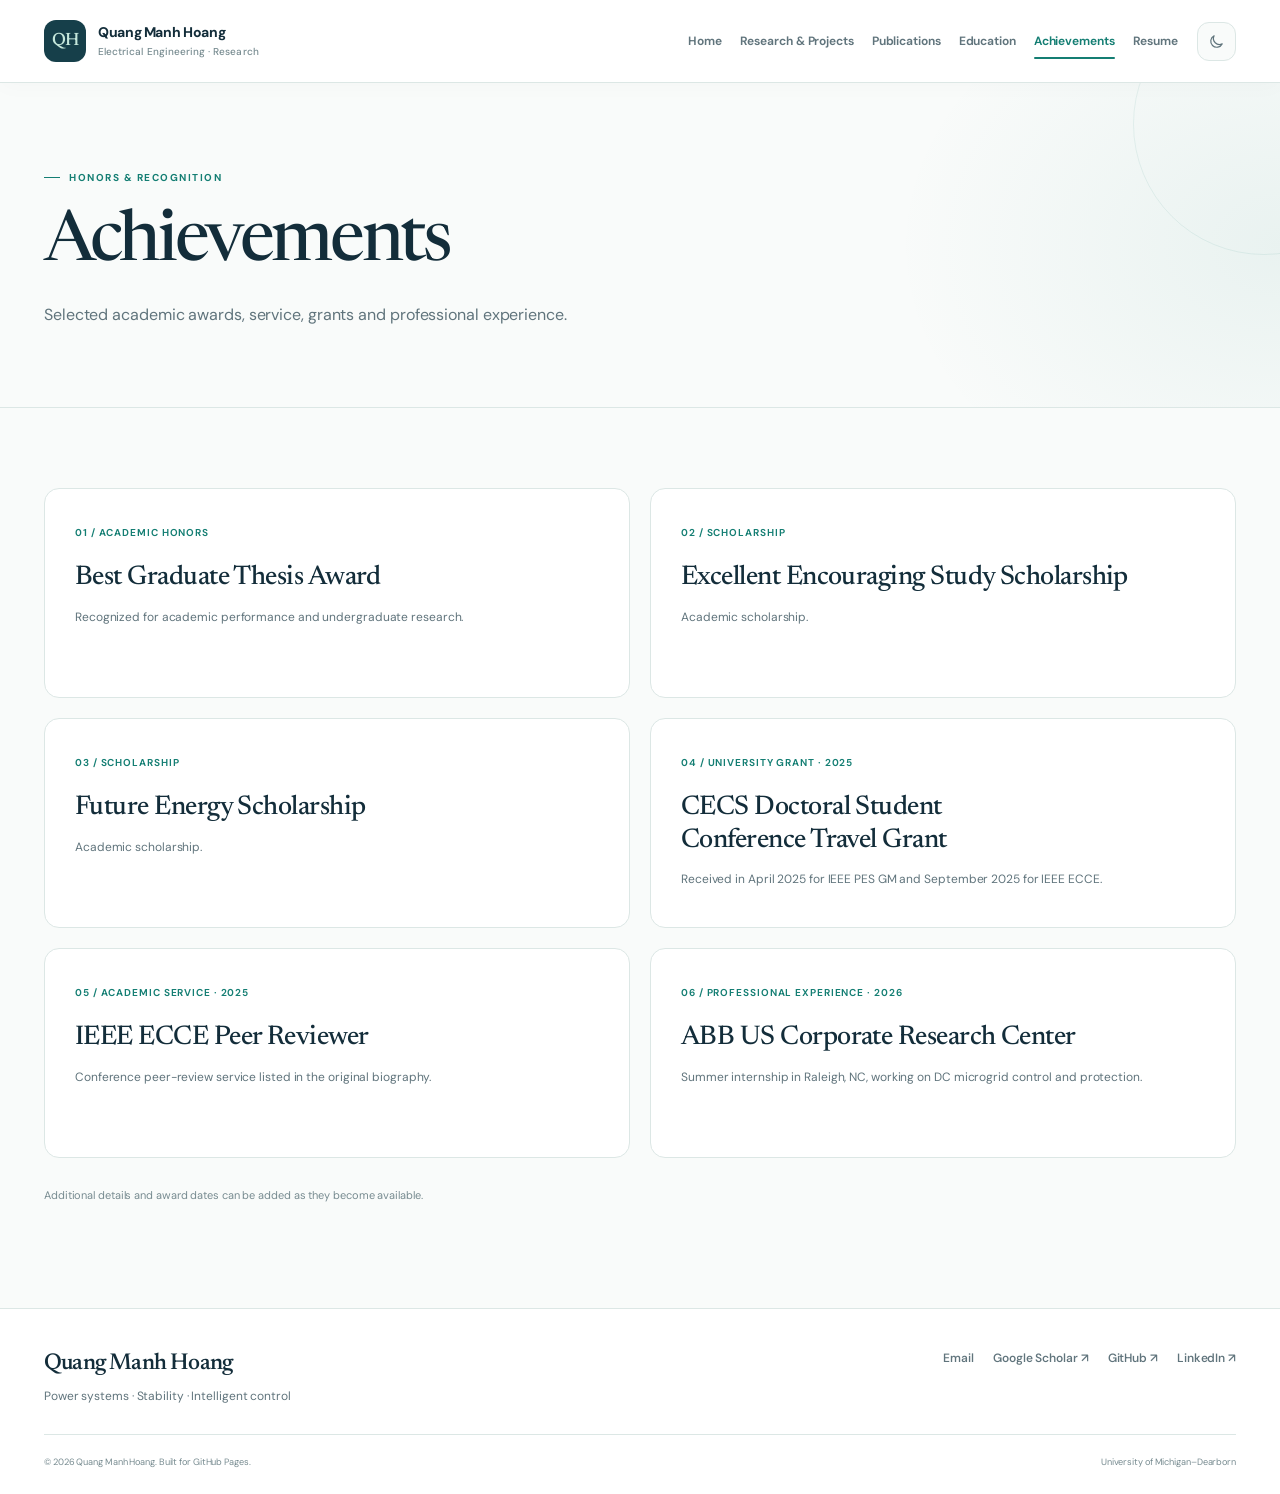
==== commit f893ebd5: "style: remove decorative trailing periods from headings" ====
--- a/achievements.html
+++ b/achievements.html
@@ -21,7 +21,7 @@
 <nav class="nav" id="nav" aria-label="Main navigation"><a href="index.html">Home</a><a href="research.html">Research & Projects</a><a href="publications.html">Publications</a><a href="education.html">Education</a><a href="achievements.html" aria-current="page">Achievements</a><a href="resume.html">Resume</a></nav>
 <div class="nav-controls"><button id="theme-toggle" class="theme-toggle" type="button" aria-label="Switch to dark mode" title="Switch to dark mode"><svg viewBox="0 0 24 24" width="18" height="18" fill="none" stroke="currentColor" stroke-width="1.7" stroke-linecap="round" stroke-linejoin="round" aria-hidden="true"><path d="M20 15.4A8.5 8.5 0 0 1 8.6 4a8.5 8.5 0 1 0 11.4 11.4Z"/></svg></button><button id="nav-toggle" class="nav-toggle" type="button" aria-expanded="false" aria-controls="nav" aria-label="Open navigation"><span></span><span></span><span></span></button></div>
 </div></header>
-<main id="main"><section class="page-intro"><div class="container"><div class="eyebrow"><span></span>HONORS & RECOGNITION</div><h1>Achievements<span class="accent">.</span></h1><p>Selected academic awards, service, grants and professional experience.</p></div></section><section class="content-section"><div class="container"><div class="honors-grid">
+<main id="main"><section class="page-intro"><div class="container"><div class="eyebrow"><span></span>HONORS & RECOGNITION</div><h1>Achievements</h1><p>Selected academic awards, service, grants and professional experience.</p></div></section><section class="content-section"><div class="container"><div class="honors-grid">
 <article class="honor-card"><span class="honor-number">01 / ACADEMIC HONORS</span><h2>Best Graduate Thesis Award</h2><p>Recognized for academic performance and undergraduate research.</p></article>
 <article class="honor-card"><span class="honor-number">02 / SCHOLARSHIP</span><h2>Excellent Encouraging Study Scholarship</h2><p>Academic scholarship.</p></article>
 <article class="honor-card"><span class="honor-number">03 / SCHOLARSHIP</span><h2>Future Energy Scholarship</h2><p>Academic scholarship.</p></article>
@@ -29,5 +29,5 @@
 <article class="honor-card"><span class="honor-number">05 / ACADEMIC SERVICE · 2025</span><h2>IEEE ECCE Peer Reviewer</h2><p>Conference peer-review service listed in the original biography.</p></article>
 <article class="honor-card"><span class="honor-number">06 / PROFESSIONAL EXPERIENCE · 2026</span><h2>ABB US Corporate Research Center</h2><p>Summer internship in Raleigh, NC, working on DC microgrid control and protection.</p></article>
 </div><p class="editorial-note">Additional details and award dates can be added as they become available.</p></div></section></main>
-<footer class="footer"><div class="container footer-main"><div><a class="footer-brand" href="index.html">Quang Manh Hoang<span class="accent">.</span></a><p>Power systems · Stability · Intelligent control</p></div><div class="footer-links"><a href="mailto:manhhq@umich.edu">Email</a><a class="footer-link" href="https://scholar.google.com/citations?hl=en&amp;user=gUNAoe0AAAAJ" target="_blank" rel="noopener noreferrer">Google Scholar<span aria-hidden="true"> ↗</span></a><a class="footer-link" href="https://github.com/ManhqhUMich12" target="_blank" rel="noopener noreferrer">GitHub<span aria-hidden="true"> ↗</span></a><a class="footer-link" href="https://www.linkedin.com/in/manhhg12/" target="_blank" rel="noopener noreferrer">LinkedIn<span aria-hidden="true"> ↗</span></a></div></div><div class="container footer-bottom"><small>© <span id="year">2026</span> Quang Manh Hoang. Built for GitHub Pages.</small><small>University of Michigan–Dearborn</small></div></footer>
+<footer class="footer"><div class="container footer-main"><div><a class="footer-brand" href="index.html">Quang Manh Hoang</a><p>Power systems · Stability · Intelligent control</p></div><div class="footer-links"><a href="mailto:manhhq@umich.edu">Email</a><a class="footer-link" href="https://scholar.google.com/citations?hl=en&amp;user=gUNAoe0AAAAJ" target="_blank" rel="noopener noreferrer">Google Scholar<span aria-hidden="true"> ↗</span></a><a class="footer-link" href="https://github.com/ManhqhUMich12" target="_blank" rel="noopener noreferrer">GitHub<span aria-hidden="true"> ↗</span></a><a class="footer-link" href="https://www.linkedin.com/in/manhhg12/" target="_blank" rel="noopener noreferrer">LinkedIn<span aria-hidden="true"> ↗</span></a></div></div><div class="container footer-bottom"><small>© <span id="year">2026</span> Quang Manh Hoang. Built for GitHub Pages.</small><small>University of Michigan–Dearborn</small></div></footer>
 </body></html>
